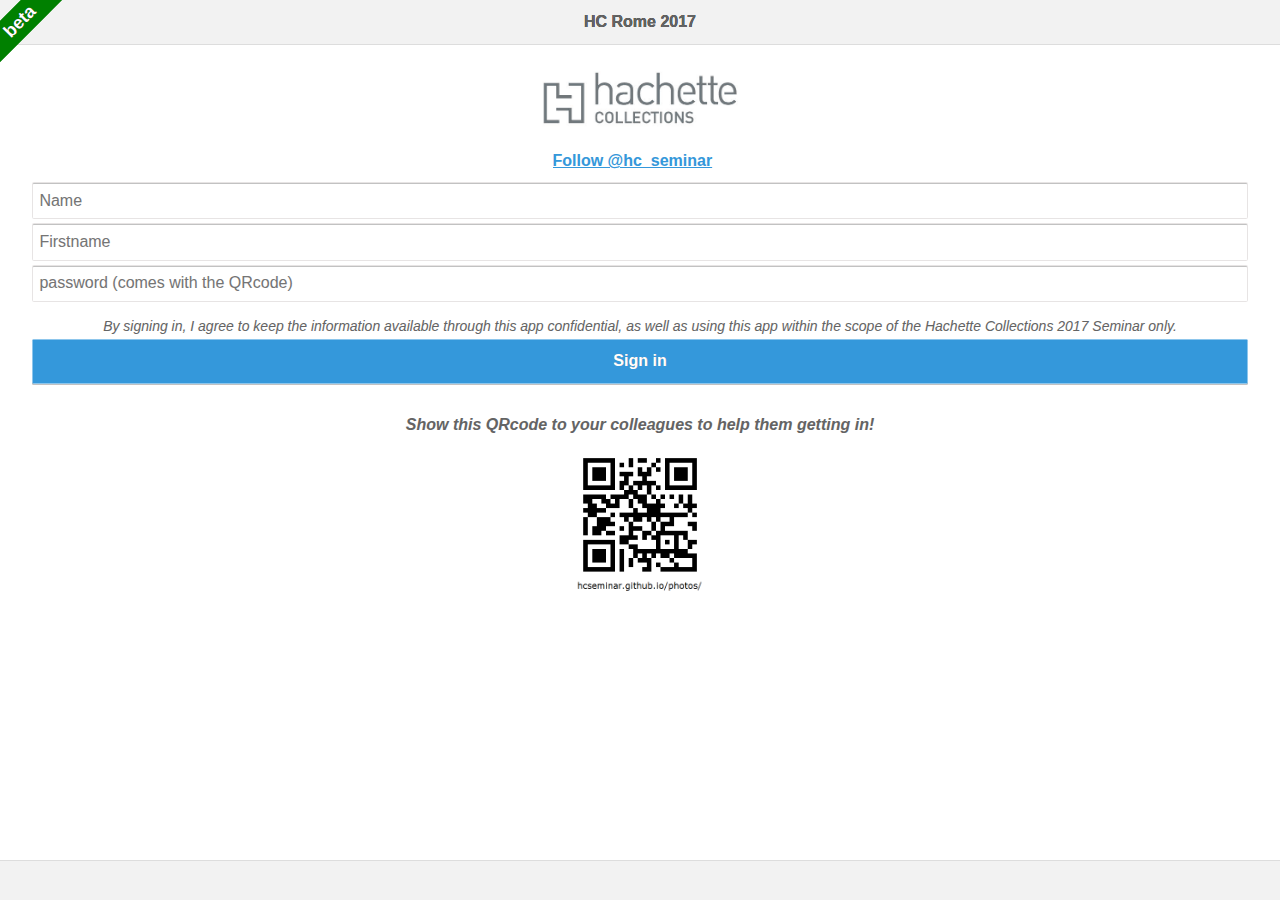
==== app/loginPage.html @ 34be1c95 "version2comexB4release" ====
<!DOCTYPE html>
<html>
    
    <head>
        <title>
            loginPage
        </title>
        <meta http-equiv="Content-Type" content="text/html; charset=UTF-8">
        <meta name="format-detection" content="telephone=no">
        <meta name="viewport" content="user-scalable=no, initial-scale=1, maximum-scale=1, minimum-scale=1">
        <meta name="apple-mobile-web-app-capable" content="yes">
        <meta name="apple-mobile-web-app-status-bar-style" content="black-translucent">
        <meta name="msapplication-tap-highlight" content="no">
        <!-- Enable all requests, inline styles, and eval() -->
        <meta http-equiv="Content-Security-Policy" content="default-src * gap://ready data:; style-src 'self' 'unsafe-inline' *; script-src 'self' 'unsafe-inline' 'unsafe-eval' *">
        <link href="../css/theme/jqm/jqm.css" rel="stylesheet" />
        <link href="../css/theme/flat-ui/flat-ui.css" rel="stylesheet" />
        <link href="../libs/jquerymobile/1.4.5/jquery.mobile.structure-1.4.5.css" rel="stylesheet"
        />
        <link type="text/css" rel="stylesheet" href="../css/CSS1.css" />
        <script type="text/javascript" src="../libs/underscore/underscore.js">
        </script>
        <script type="text/javascript" src="../libs/store/json2.js">
        </script>
        <script type="text/javascript" src="../libs/jquery/jquery-2.1.1.js">
        </script>
        <script type="text/javascript" src="../libs/jquery/jquery-ajaxTransport.js">
        </script>
        <script type="text/javascript">
                    $(document).bind("mobileinit", function()
            {
                if (navigator.userAgent.toLowerCase().indexOf("android") != -1)
                {
                    $.mobile.defaultPageTransition = 'none';
                    $.mobile.defaultDialogTransition = 'none';
                }
                else if (navigator.userAgent.toLowerCase().indexOf("msie") != -1)
                {
                    $.mobile.allowCrossDomainPages = true;
                    $.support.cors = true;
                }
                else if (navigator.userAgent.match(/(iPad|iPhone|iPod)/g))
                {
                    $.mobile.hashListeningEnabled = false;
                }
            });
        </script>
        <script type="text/javascript" src="../libs/jquerymobile/1.4.5/jquery.mobile-1.4.5.js">
        </script>
        <script type="text/javascript" src="../libs/apperyio/mobilebase.js">
        </script>
        <script type="text/javascript" src="../libs/event/customEventHandler.js">
        </script>
        <script type="text/javascript" src="../libs/base/sha1.js">
        </script>
        <script type="text/javascript" src="../libs/base/oauth.js">
        </script>
        <script type="text/javascript" src="../libs/base/contexts.js">
        </script>
        <script type="text/javascript" src="../libs/base/jquery.xml2json.min.js">
        </script>
        <script type="text/javascript" src="../libs/ms_sdk_bundle/q/q.js">
        </script>
        <script type="text/javascript" src="../libs/ms_sdk_bundle/EventEmitter.js/EventEmitter.js">
        </script>
        <script type="text/javascript" src="../libs/ms_sdk_bundle/tv4/tv4.js">
        </script>
        <script type="text/javascript" src="../libs/ms_sdk_bundle/localforage/dist/localforage.js">
        </script>
        <script type="text/javascript" src="../libs/ms_sdk_bundle/localforage/plugins/localforage-setitems/localforage-setitems.js">
        </script>
        <script type="text/javascript" src="../libs/ms_sdk_bundle/localforage/plugins/localforage-find/localforage-find.js">
        </script>
        <script type="text/javascript" src="../libs/ms_sdk_bundle/crypto-js-md5/crypto-js-md5.js">
        </script>
        <script type="text/javascript" src="../libs/ms_sdk_bundle/moment/moment.js">
        </script>
        <script type="text/javascript" src="../libs/ms_sdk_bundle/underscore-query/underscore-query.min.js">
        </script>
        <script type="text/javascript" src="../libs/ms_sdk_bundle/offline/offline.js">
        </script>
        <script type="text/javascript" src="../libs/ms_sdk_bundle/client-sdk.js">
        </script>
        <script type="text/javascript" src="../libs/base/appery.js">
        </script>
        <script type="text/javascript" src="../libs/base/component-manager.js">
        </script>
        <script type="text/javascript" src="../libs/base/mapping-impl.js">
        </script>
        <script type="text/javascript" src="../libs/base/entity-api.js">
        </script>
        <script type="text/javascript" src="../libs/base/login.js">
        </script>
        <script type="text/javascript" src="../libs/base/storage-api.js">
        </script>
        <script type="text/javascript" src="../libs/get_target_platform.js">
        </script>
        <script type="text/javascript" src="../libs/cordova.js">
        </script>
        <link href="../libs/apperyio/mobilebase.css" rel="stylesheet" type="text/css" />
        <script type="text/javascript" src="../js/services/model.js">
        </script>
        <script type="text/javascript" src="../js/general.js">
        </script>
        <script type="text/javascript" src="../js/thumbnail.js">
        </script>
        <script type="text/javascript" src="../js/services/service.js">
        </script>
        <script type="text/javascript" src="../libs/base/databaseUtils.js">
        </script>
    </head>
    
    <body>
        <script language="JavaScript" type="text/javascript">
                
        </script>
        <div data-role="page" style="min-height:480px;" dsid="loginPage" id="loginPage"
        class="type-interior" data-theme="f">
            <!-- mobileheader -->
            <div data-role="header" data-position="fixed" data-add-back-btn="false" data-back-btn-text="Back"
            data-theme="c" name="mobileheader" id="loginPage_mobileheader" class="greyFont  loginPage_mobileheader">
                <h1 dsid="mobileheader">
                    HC Rome 2017
                </h1>
            </div>
            <!-- mobilecontainer -->
            <div data-role="content" id="loginPage_mobilecontainer" name="mobilecontainer" class="loginPage_mobilecontainer ui-content"
            dsid="mobilecontainer" data-theme="f">
                <link href="loginPage.css" rel="stylesheet" type="text/css" />
                <script type="text/javascript" src="loginPage.js">
                </script>
                <!-- mobilegrid_3 -->
                <div class="loginPage_mobilegrid_3_wrapper" data-wrapper-for="mobilegrid_3">
                    <table id="loginPage_mobilegrid_3" class="loginPage_mobilegrid_3" dsid="mobilegrid_3"
                    name="mobilegrid_3" cellpadding=0 cellspacing=0>
                        <col style="width:auto;" />
                        <col style="width:203px;" />
                        <col style="width:auto;" />
                        <tr class="loginPage_mobilegrid_3_row_0">
                            <!-- mobilegridcell_4 -->
                            <td id="loginPage_mobilegridcell_4" name="mobilegridcell_4" class="loginPage_mobilegridcell_4"
                            colspan=1 rowspan=1>
                                <div class="cell-wrapper">
                                </div>
                            </td>
                            <!-- mobilegridcell_5 -->
                            <td id="loginPage_mobilegridcell_5" name="mobilegridcell_5" class="loginPage_mobilegridcell_5"
                            colspan=1 rowspan=1>
                                <div class="cell-wrapper">
                                    <!-- mobileimage_9 -->
                                    <img class="loginPage_mobileimage_9" src="../img/hcLogo.jpg" id="loginPage_mobileimage_9"
                                    dsid="mobileimage_9" name="mobileimage_9" />
                                </div>
                            </td>
                            <!-- mobilegridcell_8 -->
                            <td id="loginPage_mobilegridcell_8" name="mobilegridcell_8" class="loginPage_mobilegridcell_8"
                            colspan=1 rowspan=1>
                                <div class="cell-wrapper">
                                </div>
                            </td>
                        </tr>
                    </table>
                </div>
                <!-- mobilegrid_42 -->
                <div class="loginPage_mobilegrid_42_wrapper" data-wrapper-for="mobilegrid_42">
                    <table id="loginPage_mobilegrid_42" class="loginPage_mobilegrid_42" dsid="mobilegrid_42"
                    name="mobilegrid_42" cellpadding=0 cellspacing=0>
                        <col style="width:auto;" />
                        <col style="width:175px;" />
                        <col style="width:auto;" />
                        <tr class="loginPage_mobilegrid_42_row_0">
                            <!-- mobilegridcell_43 -->
                            <td id="loginPage_mobilegridcell_43" name="mobilegridcell_43" class="loginPage_mobilegridcell_43"
                            colspan=1 rowspan=1>
                                <div class="cell-wrapper">
                                </div>
                            </td>
                            <!-- mobilegridcell_44 -->
                            <td id="loginPage_mobilegridcell_44" name="mobilegridcell_44" class="loginPage_mobilegridcell_44"
                            colspan=1 rowspan=1>
                                <div class="cell-wrapper">
                                    <!-- html_40 -->
                                    <div data-role="appery_html" name="html_40" dsid="html_40" id="loginPage_html_40"
                                    class="loginPage_html_40">
                                        <script>
                                        window.twttr = (function(d, s, id)
{
    var js, fjs = d.getElementsByTagName(s)[0],
        t = window.twttr || {};
    if (d.getElementById(id)) return t;
    js = d.createElement(s);
    js.id = id;
    js.src = "https://platform.twitter.com/widgets.js";
    fjs.parentNode.insertBefore(js, fjs);

    t._e = [];
    t.ready = function(f)
    {
        t._e.push(f);
    };

    return t;
}(document, "script", "twitter-wjs"));
                                        </script>
                                        <div>
                                            <center>
                                            </center>
                                            <a class="twitter-follow-button" href="https://twitter.com/hc_seminar" data-size="large"
                                            data-show-count="false">
                                            Follow @hc_seminar</a>
                                            </center>
                                        </div>
                                    </div>
                                </div>
                            </td>
                            <!-- mobilegridcell_47 -->
                            <td id="loginPage_mobilegridcell_47" name="mobilegridcell_47" class="loginPage_mobilegridcell_47"
                            colspan=1 rowspan=1>
                                <div class="cell-wrapper">
                                </div>
                            </td>
                        </tr>
                    </table>
                </div>
                <!-- signUpInputGrid -->
                <div class="loginPage_signUpInputGrid_wrapper" data-wrapper-for="signUpInputGrid">
                    <table id="loginPage_signUpInputGrid" class="loginPage_signUpInputGrid" dsid="signUpInputGrid"
                    name="signUpInputGrid" cellpadding=0 cellspacing=0>
                        <col style="width:auto;" />
                        <tr class="loginPage_signUpInputGrid_row_0">
                            <!-- mobilegridcell_16 -->
                            <td id="loginPage_mobilegridcell_16" name="mobilegridcell_16" class="loginPage_mobilegridcell_16"
                            colspan=1 rowspan=1>
                                <div class="cell-wrapper">
                                    <!-- nameInput -->
                                    <div data-role="fieldcontain" class="loginPage_nameInput ">
                                        <input type="text" name="nameInput" dsid="nameInput" value="" placeholder="Name"
                                        id="loginPage_nameInput" tabindex="1" multiple data-theme="f" class="loginPage_nameInput"
                                        />
                                    </div>
                                    <!-- firstnameInput -->
                                    <div data-role="fieldcontain" class="loginPage_firstnameInput ">
                                        <input type="text" name="firstnameInput" dsid="firstnameInput" value="" placeholder="Firstname"
                                        id="loginPage_firstnameInput" tabindex="3" multiple data-theme="f" class="loginPage_firstnameInput"
                                        />
                                    </div>
                                    <!-- pwInput -->
                                    <div data-role="fieldcontain" class="loginPage_pwInput ">
                                        <input type="password" name="pwInput" dsid="pwInput" value="" placeholder="password (comes with the QRcode)"
                                        id="loginPage_pwInput" tabindex="6" multiple data-theme="f" class="loginPage_pwInput"
                                        />
                                    </div>
                                    <!-- mobilelabel_12 -->
                                    <div name="mobilelabel_12" id="loginPage_mobilelabel_12" dsid="mobilelabel_12" data-role="appery_label"
                                    class="loginPage_mobilelabel_12">
                                        By signing in, I agree to keep the information available through this app confidential,
                                        as well as using this app within the scope of the Hachette Collections 2017 Seminar
                                        only.
                                    </div>
                                    <!-- mobilebutton_10 --><!--
                                    --><a data-role="button" name="mobilebutton_10" dsid="mobilebutton_10" class="loginPage_mobilebutton_10"
                                    id="loginPage_mobilebutton_10" data-corners="true" data-icon="none" data-iconpos='nowhere'
                                    x-apple-data-detectors="false" data-mini="false" data-theme="f" tabindex="2">
                                    Sign in
                                    </a>
                                </div>
                            </td>
                        </tr>
                    </table>
                </div>
                <!-- loginPageNavGrid -->
                <div class="loginPage_loginPageNavGrid_wrapper" data-wrapper-for="loginPageNavGrid">
                    <table id="loginPage_loginPageNavGrid" class="loginPage_loginPageNavGrid" dsid="loginPageNavGrid"
                    name="loginPageNavGrid" cellpadding=0 cellspacing=0>
                        <col style="width:auto;" />
                        <tr class="loginPage_loginPageNavGrid_row_0">
                            <!-- mobilegridcell_14 -->
                            <td id="loginPage_mobilegridcell_14" name="mobilegridcell_14" class="loginPage_mobilegridcell_14"
                            colspan=1 rowspan=1>
                                <div class="cell-wrapper">
                                    <!-- uploadPicButton --><!--
                                    --><a data-role="button" name="uploadPicButton" dsid="uploadPicButton" class="greyFont  loginPage_uploadPicButton"
                                    id="loginPage_uploadPicButton" data-corners="true" data-icon="action" data-iconpos="left"
                                    x-apple-data-detectors="false" data-mini="false" data-theme="c" tabindex="4">
                                    upload pictures
                                    </a><!--
                                    --><!-- quizButton --><!--
                                    --><a data-role="button" name="quizButton" dsid="quizButton" class="greyFont  loginPage_quizButton"
                                    id="loginPage_quizButton" data-corners="true" data-icon="user" data-iconpos="left"
                                    x-apple-data-detectors="false" data-mini="false" data-theme="c" tabindex="5">
                                    picture viewer
                                    </a>
                                </div>
                            </td>
                        </tr>
                    </table>
                </div>
                <!-- mobilelabel_41 -->
                <div name="mobilelabel_41" id="loginPage_mobilelabel_41" dsid="mobilelabel_41" data-role="appery_label"
                class="loginPage_mobilelabel_41">
                    Show this QRcode to your colleagues to help them getting in!
                </div>
                <!-- mobilegrid_17 -->
                <div class="loginPage_mobilegrid_17_wrapper" data-wrapper-for="mobilegrid_17">
                    <table id="loginPage_mobilegrid_17" class="loginPage_mobilegrid_17" dsid="mobilegrid_17"
                    name="mobilegrid_17" cellpadding=0 cellspacing=0>
                        <col style="width:auto;" />
                        <col style="width:150px;" />
                        <col style="width:auto;" />
                        <tr class="loginPage_mobilegrid_17_row_0">
                            <!-- mobilegridcell_18 -->
                            <td id="loginPage_mobilegridcell_18" name="mobilegridcell_18" class="loginPage_mobilegridcell_18"
                            colspan=1 rowspan=1>
                                <div class="cell-wrapper">
                                </div>
                            </td>
                            <!-- mobilegridcell_19 -->
                            <td id="loginPage_mobilegridcell_19" name="mobilegridcell_19" class="loginPage_mobilegridcell_19"
                            colspan=1 rowspan=1>
                                <div class="cell-wrapper">
                                    <!-- mobileimage_24 -->
                                    <img class="loginPage_mobileimage_24" src="../img/static_qr_code_without_logo.jpg"
                                    id="loginPage_mobileimage_24" dsid="mobileimage_24" name="mobileimage_24" />
                                </div>
                            </td>
                            <!-- mobilegridcell_22 -->
                            <td id="loginPage_mobilegridcell_22" name="mobilegridcell_22" class="loginPage_mobilegridcell_22"
                            colspan=1 rowspan=1>
                                <div class="cell-wrapper">
                                </div>
                            </td>
                        </tr>
                    </table>
                </div>
            </div>
            <!-- mobilefooter -->
            <div data-role="footer" data-position="fixed" class="loginPage_mobilefooter" name="mobilefooter"
            dsid="mobilefooter" id="loginPage_mobilefooter" data-theme="c">
            </div>
            <!-- privateNavPopup -->
            <div data-role="popup" name="privateNavPopup" dsid="privateNavPopup" id="loginPage_privateNavPopup"
            class="loginPage_privateNavPopup" data-corners="true" data-dismissible="true" data-overlay-theme=""
            data-theme="" data-shadow="true" data-tolerance="15,10,15,10">
                <div class="ui-popup-content-wrapper">
                    <!-- mobilelabel_33 -->
                    <div name="mobilelabel_33" id="loginPage_mobilelabel_33" dsid="mobilelabel_33" data-role="appery_label"
                    class="loginPage_mobilelabel_33">
                        Private Navigation Mode
                    </div>
                    <!-- mobilelabel_34 -->
                    <div name="mobilelabel_34" id="loginPage_mobilelabel_34" dsid="mobilelabel_34" data-role="appery_label"
                    class="loginPage_mobilelabel_34">
                        In order to avoid you keying in again your Name and Firstname as the owner of every
                        photo you will upload, as well as to make easier the navigation, this web app requires
                        you to desactivate your &quot;Private Navigation&quot; mode.
                    </div>
                    <!-- mobilelabel_35 -->
                    <div name="mobilelabel_35" id="loginPage_mobilelabel_35" dsid="mobilelabel_35" data-role="appery_label"
                    class="loginPage_mobilelabel_35">
                        Please proceed as follows:
                    </div>
                    <!-- mobilegrid_26 -->
                    <div class="loginPage_mobilegrid_26_wrapper" data-wrapper-for="mobilegrid_26">
                        <table id="loginPage_mobilegrid_26" class="loginPage_mobilegrid_26" dsid="mobilegrid_26"
                        name="mobilegrid_26" cellpadding=0 cellspacing=0>
                            <col style="width:auto;" />
                            <col style="width:180px;" />
                            <col style="width:auto;" />
                            <tr class="loginPage_mobilegrid_26_row_0">
                                <!-- mobilegridcell_27 -->
                                <td id="loginPage_mobilegridcell_27" name="mobilegridcell_27" class="loginPage_mobilegridcell_27"
                                colspan=1 rowspan=1>
                                    <div class="cell-wrapper">
                                    </div>
                                </td>
                                <!-- mobilegridcell_28 -->
                                <td id="loginPage_mobilegridcell_28" name="mobilegridcell_28" class="loginPage_mobilegridcell_28"
                                colspan=1 rowspan=1>
                                    <div class="cell-wrapper">
                                        <!-- mobileimage_32 -->
                                        <img class="loginPage_mobileimage_32" src="../img/toPrivateNavCropped.png" id="loginPage_mobileimage_32"
                                        dsid="mobileimage_32" name="mobileimage_32" />
                                        <!-- mobileimage_36 -->
                                        <img class="loginPage_mobileimage_36" src="../img/privateNav.png" id="loginPage_mobileimage_36"
                                        dsid="mobileimage_36" name="mobileimage_36" />
                                    </div>
                                </td>
                                <!-- mobilegridcell_31 -->
                                <td id="loginPage_mobilegridcell_31" name="mobilegridcell_31" class="loginPage_mobilegridcell_31"
                                colspan=1 rowspan=1>
                                    <div class="cell-wrapper">
                                    </div>
                                </td>
                            </tr>
                        </table>
                    </div>
                    <!-- mobilelabel_37 -->
                    <div name="mobilelabel_37" id="loginPage_mobilelabel_37" dsid="mobilelabel_37" data-role="appery_label"
                    class="loginPage_mobilelabel_37">
                        Thank you, and Enjoy!
                    </div>
                    <!-- mobilebutton_38 --><!--
                    --><a data-role="button" name="mobilebutton_38" dsid="mobilebutton_38" class="loginPage_mobilebutton_38"
                    id="loginPage_mobilebutton_38" data-corners="true" data-icon="none" data-iconpos='nowhere'
                    x-apple-data-detectors="false" data-mini="true" data-theme="f" tabindex="7">
                    Got it!
                    </a>
                </div>
            </div>
        </div>
    </body>

</html>
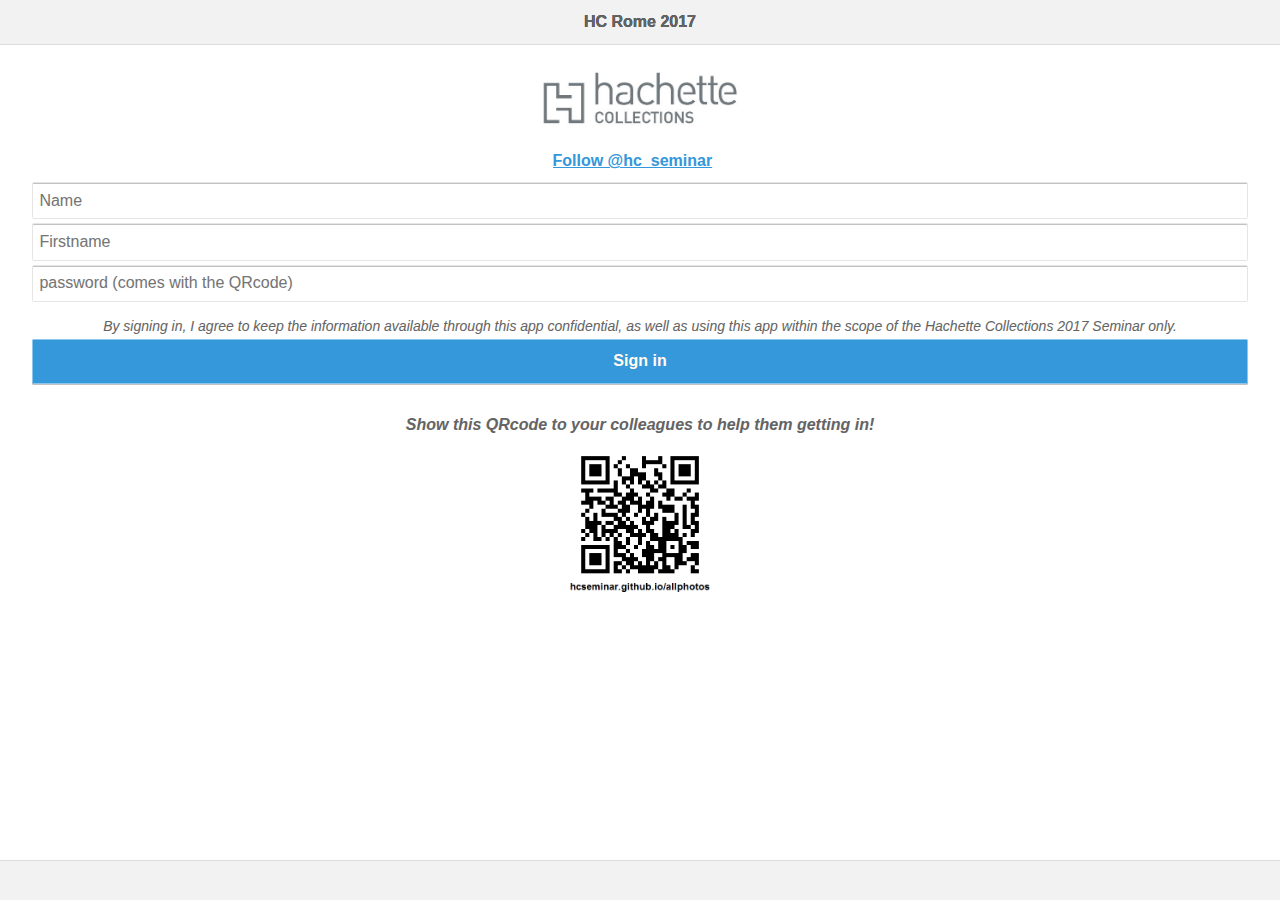
==== commit ae3749fd: "updateWnoMosaicView" ====
--- a/app/loginPage.html
+++ b/app/loginPage.html
@@ -17,7 +17,7 @@
         <link href="../css/theme/flat-ui/flat-ui.css" rel="stylesheet" />
         <link href="../libs/jquerymobile/1.4.5/jquery.mobile.structure-1.4.5.css" rel="stylesheet"
         />
-        <link type="text/css" rel="stylesheet" href="../css/CSS1.css" />
+        <link type="text/css" rel="stylesheet" href="../css/CSS2.css" />
         <script type="text/javascript" src="../libs/underscore/underscore.js">
         </script>
         <script type="text/javascript" src="../libs/store/json2.js">
@@ -100,9 +100,9 @@
         <link href="../libs/apperyio/mobilebase.css" rel="stylesheet" type="text/css" />
         <script type="text/javascript" src="../js/services/model.js">
         </script>
+        <script type="text/javascript" src="../js/thumbnail1.js">
+        </script>
         <script type="text/javascript" src="../js/general.js">
-        </script>
-        <script type="text/javascript" src="../js/thumbnail.js">
         </script>
         <script type="text/javascript" src="../js/services/service.js">
         </script>
@@ -129,6 +129,28 @@
                 <link href="loginPage.css" rel="stylesheet" type="text/css" />
                 <script type="text/javascript" src="loginPage.js">
                 </script>
+                <!-- html_48 -->
+                <div data-role="appery_html" name="html_48" dsid="html_48" id="loginPage_html_48"
+                class="loginPage_html_48">
+                    <script>
+                      (function(i, s, o, g, r, a, m)
+  {
+      i['GoogleAnalyticsObject'] = r;
+      i[r] = i[r] ||
+      function()
+      {
+          (i[r].q = i[r].q || []).push(arguments)
+      }, i[r].l = 1 * new Date();
+      a = s.createElement(o), m = s.getElementsByTagName(o)[0];
+      a.async = 1;
+      a.src = g;
+      m.parentNode.insertBefore(a, m)
+  })(window, document, 'script', 'https://www.google-analytics.com/analytics.js', 'ga');
+
+  ga('create', 'UA-101225762-1', 'auto');
+  ga('send', 'pageview');
+                    </script>
+                </div>
                 <!-- mobilegrid_3 -->
                 <div class="loginPage_mobilegrid_3_wrapper" data-wrapper-for="mobilegrid_3">
                     <table id="loginPage_mobilegrid_3" class="loginPage_mobilegrid_3" dsid="mobilegrid_3"
--- a/css/CSS2.css
+++ b/css/CSS2.css
@@ -0,0 +1,210 @@
+.roundCornerGrid{
+    border-collapse: separate !important;
+}
+.contextDiv{
+    position:relative;
+	z-index: 10;
+}
+.betaDiv {
+    position: absolute;
+    font-family: "Helvetica";
+    font-size: 18px;
+    font-weight: bold;
+    text-align: center;
+    padding: 3px;
+    width: 130px;
+    color: #ffffff;
+    background-color: Green;
+    -ms-transform: rotate(-45deg);
+    /* IE 9 */
+    -webkit-transform: rotate(-45deg);
+    /* Chrome, Safari, Opera */
+    transform: rotate(-45deg);
+    left: -48px;
+    top: 7px;
+    z-index: 100;
+}
+#quizPage_pwInput{
+    text-align: center;
+}
+.greyFont{
+    color: #646464;
+}
+.viewerGeneral{
+    font-family: "Helvetica";
+    font-style: italic;
+    font-size: 18px;
+    color: #646464;
+    text-align: center;
+    margin-top: 20px;
+}
+.moreButton{
+    width: 120px;
+    font-family: "Helvetica";
+    font-style: italic;    
+    font-size: 16px;
+    color: #646464;
+    text-align: center;
+    margin-top: 15px;
+    margin-bottom: 30px;
+    margin-right: 20px;
+    padding: 3px;
+    background-color:#e6e6e6;
+    border-radius: 10px;
+    border-style: solid;
+    border-width: 2px;
+    border-color: #646464;
+}
+.imgCaption{
+    font-family: "Helvetica";
+    font-style: normal;    
+    font-size: 12px;
+    color: #646464;
+    text-align: center;
+    margin-left: 4px;
+    margin-bottom: 10px;
+}
+/*.uploadTagInput{
+    font-size: 12px;
+}*/
+.viewerUploadButton{
+    padding-right: 4px;
+}
+.photoButton{
+	font-family: "Helvetica";
+	font-size: 12px;
+	font-weight:bold;
+	font-style:normal;
+	text-align: center;
+	border-radius: 5px;
+	width:50px;
+	padding: 4px 3px 4px 3px;
+	margin-left:10px;
+}
+.likeButton{
+	color: #ffffff;
+	background-color: #5987b2;
+}
+/* ROTATE IMG 4 Android = f(iOS orientation) */
+.rotateParent{
+    position:relative;
+}
+/* load all or with criterias view */
+.androidRotate90cw { /* exif code 6 */
+    -ms-transform: rotate(90deg);
+    /* IE 9 */
+    -webkit-transform: rotate(90deg);
+    /* Chrome, Safari, Opera */
+    transform: rotate(90deg);
+    position:absolute;
+    left: -100px;
+    top:80px;
+    margin-top:15px;
+    padding-top:10px;
+}
+.iOSrotate90cw { /* exif code 6 */
+    -ms-transform: rotate(90deg);
+    /* IE 9 */
+    -webkit-transform: rotate(90deg);
+    /* Chrome, Safari, Opera */
+    transform: rotate(90deg);
+    position:absolute;
+    left: -50px;
+    top:5px;
+    margin-top:15px;
+}
+.rotate180 { /* exif code 3 */
+    -ms-transform: rotate(180deg);
+    /* IE 9 */
+    -webkit-transform: rotate(180deg);
+    /* Chrome, Safari, Opera */
+    transform: rotate(180deg);
+}
+/* load selected photos as mosaic view */
+.thumbnailStd{
+    margin-left:2px;
+    margin-right:2px;
+}
+.mosaicRotate90cw{
+    -ms-transform: rotate(90deg);
+    /* IE 9 */
+    -webkit-transform: rotate(90deg);
+    /* Chrome, Safari, Opera */
+    transform: rotate(90deg);
+    position:absolute;
+    left: 0;
+}
+.mosaicRotate180{
+    -ms-transform: rotate(180deg);
+    /* IE 9 */
+    -webkit-transform: rotate(180deg);
+    /* Chrome, Safari, Opera */
+    transform: rotate(180deg);
+    position:absolute;
+    left: 0;
+}
+.mosaicLargeRotate90cw { /* exif code 6 */
+    -ms-transform: rotate(90deg);
+    /* IE 9 */
+    -webkit-transform: rotate(90deg);
+    /* Chrome, Safari, Opera */
+    transform: rotate(90deg);
+    position:absolute;
+}
+.mosaicLargeRotate180 { /* exif code 3 */
+    -ms-transform: rotate(180deg);
+    /* IE 9 */
+    -webkit-transform: rotate(180deg);
+    /* Chrome, Safari, Opera */
+    transform: rotate(180deg);
+    position:absolute;
+}
+
+/* selectButton */
+.selectButton{
+    font-family: "Helvetica";
+	font-size: 12px;
+	font-weight:bold;
+	font-style:normal;
+	text-align: center;
+	color: White;
+    background-color: #a2a2a2;
+    border-radius: 12px;
+	width:44px;
+	border: 4px solid;
+	border-color: #e6e6e6;
+	margin-right: 10px;
+	padding: 2px 1px 2px 1px;
+}
+
+.buttonSelected{
+    font-family: "Helvetica";
+	font-size: 12px;
+	font-weight:bold;
+	font-style:normal;
+	text-align: center;
+	color: White;
+    background-color: #be387b;
+    border-radius: 12px;
+	width:44px;
+	border: 4px solid;
+	border-color: #e6e6e6;
+	margin-right: 10px;
+	padding: 2px 1px 2px 1px;
+}
+
+/* load/sort popup */
+.sortOptionBox{
+    background-color: #e6e6e6;
+    border-radius: 10px;
+    border-style: solid;
+    border-width: 3px;
+    border-color: #a2a2a2;
+}
+
+/* upload progressBar */
+.progressBarBlueCell{
+    background-color: #049bd0;
+    width:20px;
+    height:20px;
+}
--- a/app/loginPage.css
+++ b/app/loginPage.css
@@ -6,6 +6,16 @@
 /* mobilecontainer */
 .ui-content.loginPage_mobilecontainer {
 	padding: 15px 15px 15px 15px;
+}
+/* html_48 */
+.loginPage_html_48 {
+	margin: 8px 5px 8px 5px;
+	font-weight: normal;
+	display: none;
+	width: 250px; height: 50px;
+}
+div.loginPage_html_48 {
+	overflow: auto;
 }
 /* mobilegrid_3 */
 .loginPage_mobilegrid_3 {
